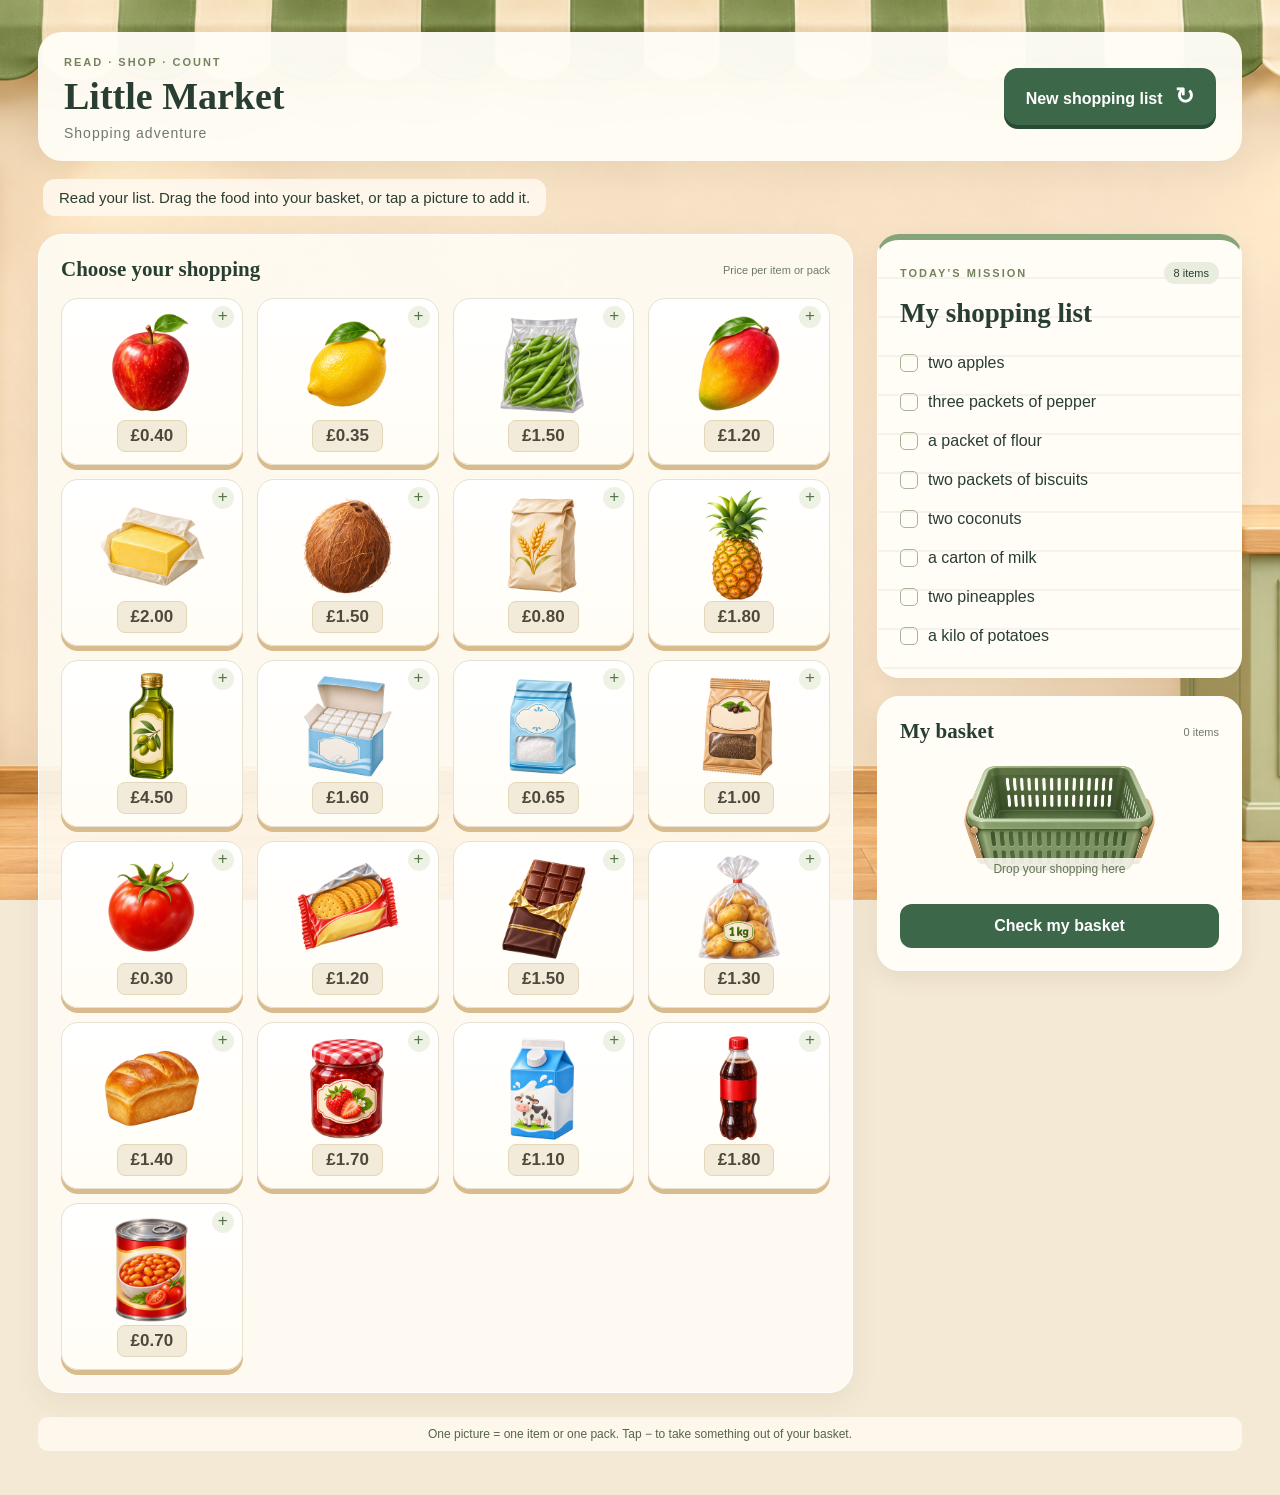
==== index.html @ d88292f2 "Add files via upload" ====
<!doctype html>
<html lang="en">
<head><meta charset="utf-8"><meta name="viewport" content="width=device-width,initial-scale=1"><title>Little Market • Shopping Game</title><link rel="stylesheet" href="./style.css"></head>
<body>
<div class="app">
<header><div><span class="eyebrow">READ · SHOP · COUNT</span><h1>Little Market<span>Shopping adventure</span></h1></div><button class="new-list" id="new-list">New shopping list <span aria-hidden="true">↻</span></button></header>
<p class="instructions">Read your list. Drag the food into your basket, or tap a picture to add it.</p>
<main>
<section class="shop" aria-label="Shop shelves"><div class="section-heading"><h2>Choose your shopping</h2><span>Price per item or pack</span></div><div id="shelves" class="shelves"></div></section>
<aside>
<section class="list-card"><div class="list-top"><span class="eyebrow">TODAY’S MISSION</span><span class="list-count">8 items</span></div><h2>My shopping list</h2><ol id="shopping-list"></ol></section>
<section class="basket-card" id="basket-zone" aria-label="Shopping basket drop area"><div class="section-heading"><h2>My basket</h2><span id="basket-count">0 items</span></div><div class="basket-picture"><img src="./images/basket.png" alt="Empty shopping basket"><span id="drop-label">Drop your shopping here</span></div><div id="basket-items" class="basket-items"></div><button id="check-basket" class="primary">Check my basket</button><p id="basket-feedback" class="feedback" role="status" aria-live="polite"></p></section>
<section id="checkout" class="checkout" hidden><span class="eyebrow">TIME TO COUNT</span><h2>How much is your shopping?</h2><p>Use the prices on the shelves. Remember the quantities!</p><form id="total-form"><label for="total">Total cost</label><div class="total-row"><span>£</span><input id="total" inputmode="decimal" autocomplete="off" placeholder="0.00" aria-describedby="total-hint" required><button class="primary" type="submit">Check</button></div><small id="total-hint">Write pounds and pence, e.g. 12.50</small></form><p id="total-feedback" class="feedback" role="status" aria-live="polite"></p></section>
</aside>
</main><footer>One picture = one item or one pack. Tap − to take something out of your basket.</footer>
</div><script src="./script.js"></script>
</body></html>
---- style.css ----
:root{--ink:#293e32;--green:#3c6749;--light:#edf2e5;--paper:#fffdf6;--muted:#6e796c;--gold:#e9bc62}*{box-sizing:border-box}body{margin:0;color:var(--ink);font-family:'Trebuchet MS',Arial,sans-serif;background:#f4e9d4 url('./images/shop-background.png') center top/cover fixed no-repeat}button,input{font:inherit}button{cursor:pointer;touch-action:manipulation}button:focus-visible,input:focus-visible{outline:3px solid #e3a530;outline-offset:4px}button{border:0}button:disabled{cursor:default;opacity:.65}.app{max-width:1480px;margin:auto;padding:32px 38px 20px}header{display:flex;align-items:center;justify-content:space-between;gap:20px;padding:20px 26px;background:rgba(255,253,246,.96);border-radius:24px;box-shadow:0 8px 30px #59432b12}.eyebrow{font-size:11px;letter-spacing:2px;font-weight:bold;color:#75825d}h1{font-family:Georgia,serif;font-size:38px;margin:7px 0 0;line-height:1}h1 span{display:block;font:14px 'Trebuchet MS',sans-serif;letter-spacing:1px;color:var(--muted);margin-top:10px}.new-list{background:var(--green);color:white;padding:15px 22px;border-radius:14px;font-weight:bold;box-shadow:0 4px 0 #294a34}.new-list span{font-size:23px;margin-left:8px}.new-list:hover,.primary:hover{background:#2c5137}.instructions{font-size:15px;margin:18px 5px;padding:10px 16px;background:#fffaf0dc;border-radius:12px;width:fit-content}main{display:grid;grid-template-columns:minmax(0,1fr) 365px;gap:24px;align-items:start}.shop{background:#fffdf5df;padding:22px;border:1px solid #fff;border-radius:24px;box-shadow:0 8px 30px #59432b12}.section-heading{display:flex;justify-content:space-between;align-items:center;gap:10px;margin-bottom:16px}.section-heading h2{font-family:Georgia,serif;font-size:21px;margin:0}.section-heading>span{font-size:11px;color:var(--muted);text-align:right}.shelves{display:grid;grid-template-columns:repeat(4,minmax(0,1fr));gap:14px}.product{position:relative;background:linear-gradient(#fff,#fffdf5);border:1px solid #e5e2d3;border-radius:17px;padding:9px 8px 12px;box-shadow:0 5px 0 #d8bc8d;min-width:0;touch-action:pan-y;user-select:none;-webkit-user-select:none;transition:transform .15s,border-color .15s}.product:hover{border-color:#8ca479;transform:translateY(-3px)}.product img{display:block;width:100%;height:112px;object-fit:contain;pointer-events:none;-webkit-user-drag:none}.price{display:inline-block;background:#f2ebd9;border:1px solid #e4d6b8;padding:5px 13px;border-radius:8px;color:#4c493c;font-weight:bold;font-size:17px}.add-mark{position:absolute;right:8px;top:7px;width:22px;height:22px;border-radius:50%;background:#edf2e5;color:#55764a;font-size:17px}.product.added{animation:pop .3s}@keyframes pop{50%{transform:scale(.93);background:#e2edda}}aside{display:flex;flex-direction:column;gap:18px}.list-card,.basket-card,.checkout{background:var(--paper);border-radius:22px;padding:22px;box-shadow:0 7px 22px #5a462b18;border:1px solid #fff}.list-card{background:repeating-linear-gradient(#fffdf6 0 37px,#ece9dd 38px,#fffdf6 39px);border-top:6px solid #85a479}.list-top{display:flex;align-items:center;justify-content:space-between}.list-count{font-size:11px;border-radius:20px;background:#e8eddd;padding:5px 10px}.list-card h2{font-family:Georgia,serif;font-size:27px;margin:14px 0 14px}.list-card ol{list-style:none;padding:0;margin:0}.list-card li{display:flex;align-items:center;gap:10px;min-height:39px;font-size:16px}.tick{flex:0 0 18px;height:18px;border:1.5px solid #a8b49a;border-radius:5px;display:grid;place-items:center;font-size:13px}.list-card li.correct .tick{background:#52774d;color:white;border-color:#52774d}.list-card li.wrong .tick{border-color:#bf794d;background:#fff0dc;color:#92502b}.basket-card{transition:background .15s,box-shadow .15s}.basket-card.drag-over{background:#e6efd9;box-shadow:0 0 0 4px #8bad6e}.basket-picture{height:130px;position:relative;margin-top:-10px}.basket-picture img{width:100%;height:100%;object-fit:contain}.basket-picture span{position:absolute;bottom:0;left:0;right:0;text-align:center;font-size:12px;color:#617453;background:#fffdf6d9;padding:4px}.basket-items{display:grid;grid-template-columns:repeat(4,1fr);gap:8px;margin:12px 0}.basket-item{background:#f0f2e8;border-radius:12px;text-align:center;padding:5px 2px}.basket-item img{width:100%;height:48px;object-fit:contain;display:block}.quantity{display:flex;align-items:center;justify-content:center;gap:6px;font-size:13px}.quantity button{width:24px;height:24px;border-radius:50%;background:#fff;color:var(--green);font-weight:bold}.primary{background:var(--green);color:#fff;border-radius:12px;padding:13px 17px;font-weight:bold}#check-basket{width:100%}.feedback{font-size:14px;line-height:1.5;margin:12px 0 0}.feedback:empty{display:none}.feedback.error{color:#94522d}.feedback.success{color:#356b40}.checkout{border:2px solid #a6bb88}.checkout h2{font-family:Georgia,serif;font-size:23px;margin:10px 0}.checkout p{font-size:14px;line-height:1.5}.checkout label{display:block;font-size:13px;font-weight:bold;margin:12px 0 7px}.total-row{display:flex;align-items:center;gap:8px}.total-row>span{font-size:25px}.total-row input{width:0;min-width:0;flex:1;border:1px solid #b6bea7;background:white;padding:12px;border-radius:10px;font-size:20px}.checkout small{display:block;font-size:11px;color:var(--muted);margin-top:8px}footer{text-align:center;font-size:12px;color:#55654b;margin:24px 0;background:#fffaf0db;border-radius:10px;padding:10px}.drag-ghost{position:fixed;width:90px;height:90px;object-fit:contain;pointer-events:none;z-index:1000;filter:drop-shadow(0 8px 10px #0003);transform:translate(-50%,-50%)}[hidden]{display:none!important}@media(min-width:1350px){.shelves{grid-template-columns:repeat(5,minmax(0,1fr))}.product img{height:120px}}@media(max-width:1000px){.app{padding:20px}.shelves{grid-template-columns:repeat(3,minmax(0,1fr))}main{grid-template-columns:minmax(0,1fr) 320px;gap:16px}.shop{padding:15px}.product img{height:95px}.section-heading{flex-wrap:wrap}}@media(max-width:700px){.app{padding:12px}header{padding:18px;gap:10px}h1{font-size:29px}h1 span{font-size:11px}.new-list{padding:12px;font-size:12px}.new-list span{display:none}.instructions{font-size:13px;margin:12px 0}main{grid-template-columns:1fr}aside{display:contents}.list-card{grid-row:1;padding:17px}.list-card ol{display:grid;grid-template-columns:1fr 1fr;gap:0 12px}.list-card li{font-size:14px;line-height:1.35}.list-card h2{font-size:24px}.shop{grid-row:2}.basket-card{grid-row:3}.checkout{grid-row:4}.shelves{grid-template-columns:repeat(3,minmax(0,1fr));gap:12px}.product img{height:90px}.price{font-size:15px}.basket-items{grid-template-columns:repeat(5,1fr)}.basket-picture{height:145px}.list-top .eyebrow{font-size:10px}}@media(prefers-reduced-motion:reduce){*{transition:none!important;animation:none!important}}
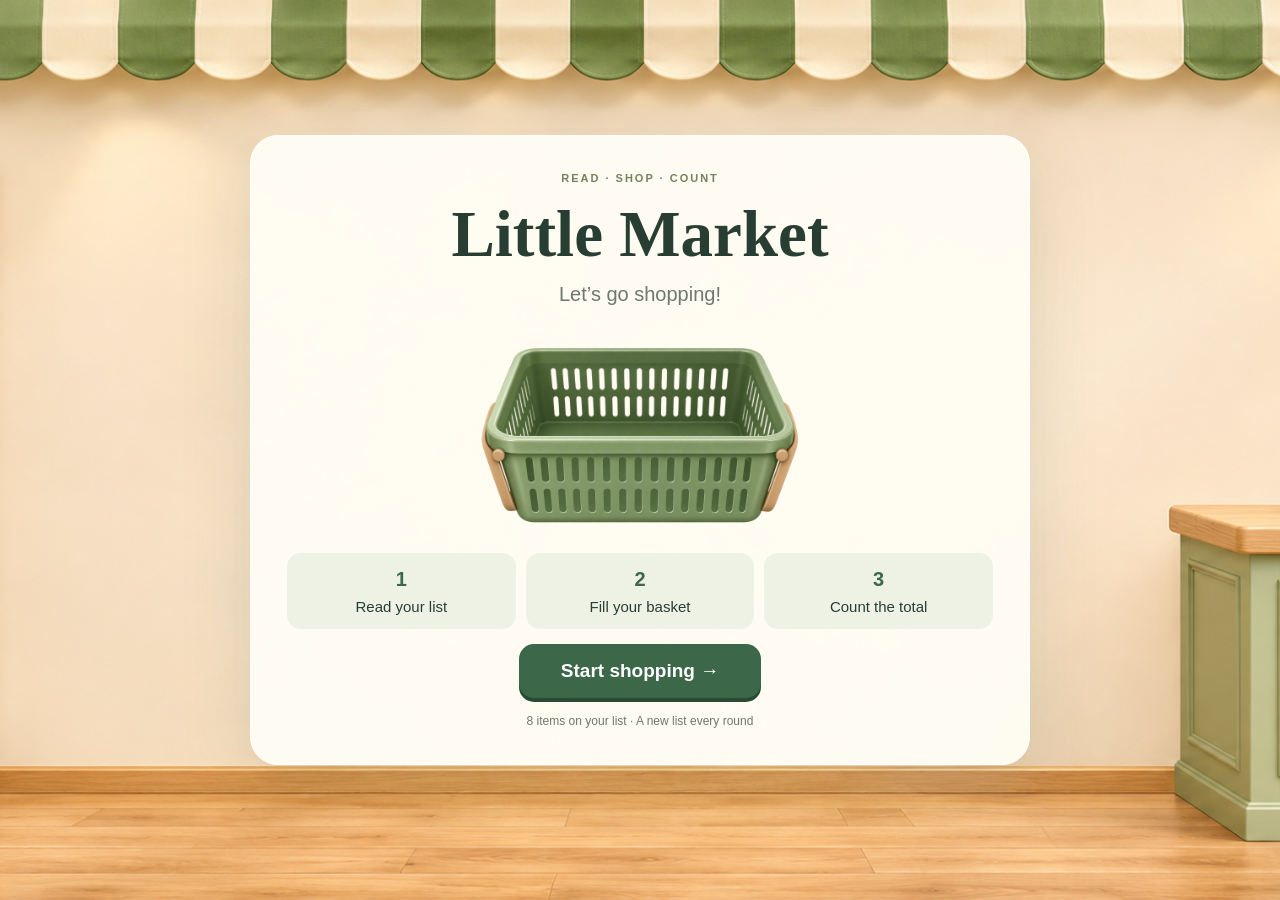
==== commit 94a0cb96: "Add files via upload" ====
--- a/index.html
+++ b/index.html
@@ -1,8 +1,66 @@
 <!doctype html>
 <html lang="en">
-<head><meta charset="utf-8"><meta name="viewport" content="width=device-width,initial-scale=1"><title>Little Market • Shopping Game</title><link rel="stylesheet" href="./style.css"></head>
-<body>
-<div class="app">
+<head><meta charset="utf-8"><meta name="viewport" content="width=device-width,initial-scale=1"><title>Little Market • Shopping Game</title><link rel="stylesheet" href="./style.css"><style>
+body.welcome-open{overflow:hidden;height:100vh;height:100dvh}
+.welcome{position:fixed;inset:0;height:100vh;height:100dvh;display:grid;place-items:center;padding:clamp(12px,3vh,32px);background:#f4e9d4 url('./images/shop-background.png') center/cover no-repeat;z-index:2000;overflow:hidden}
+.welcome-panel{width:min(780px,100%);max-height:100%;text-align:center;background:#fffdf5f2;border:1px solid #fff;border-radius:28px;padding:clamp(18px,4vh,42px);box-shadow:0 18px 70px #344a3026;display:flex;flex-direction:column;align-items:center;gap:clamp(8px,1.7vh,18px)}
+.welcome h1{font: bold clamp(32px,7vw,65px)/1.05 Georgia,serif;margin:0;color:#293e32}.welcome .welcome-subtitle{margin:0;font-size:clamp(14px,2.3vw,20px);color:#6e796c}.welcome-art{height:clamp(75px,24vh,230px);height:clamp(75px,24dvh,230px);width:min(420px,85%);position:relative;flex-shrink:1;min-height:45px}.welcome-art img{height:100%;width:100%;object-fit:contain}.welcome-steps{display:flex;gap:10px;justify-content:center;width:100%;margin:0;padding:0;list-style:none}.welcome-steps li{flex:1;padding:12px 8px;border-radius:14px;background:#edf2e5;font-size:clamp(12px,1.7vw,15px);line-height:1.4}.welcome-steps b{display:block;font-size:20px;color:#3c6749;margin-bottom:3px}.welcome-start{padding:16px 42px;font-size:19px;border-radius:15px;background:#3c6749;color:white;font-weight:bold;box-shadow:0 4px 0 #294a34}.welcome-start:hover{background:#2c5137}.welcome-note{margin:0;color:#6e796c;font-size:12px}
+@media(max-height:620px){.welcome-panel{gap:8px;padding:16px}.welcome-art{height:15dvh}.welcome h1{font-size:34px}.welcome-steps li{padding:7px}.welcome-steps b{font-size:16px}.welcome-start{padding:12px 32px}.welcome-note{display:none}}
+@media(max-height:420px){.welcome-art{display:none}.welcome-panel{gap:6px}.welcome h1{font-size:28px}.welcome-steps b{display:inline;margin-right:5px}.welcome .eyebrow{display:none}.welcome-steps li{font-size:12px}}
+
+/* Fit the complete game board to the available viewport, without clipping. */
+html,body{width:100%;height:100%;margin:0;overflow:hidden}
+#game-app{position:fixed;left:0;top:0;width:1280px;height:800px;max-width:none;margin:0;padding:14px;transform-origin:top left;display:flex;flex-direction:column;gap:8px}
+#game-app header{height:64px;min-height:64px;padding:10px 20px;border-radius:17px}
+#game-app header .eyebrow,#game-app h1 span{display:none}
+#game-app h1{font-size:30px;margin:0}
+#game-app .new-list{padding:10px 18px;font-size:14px}
+#game-app .instructions{margin:0;padding:7px 14px;font-size:13px;height:30px;min-height:30px}
+#game-app main{display:grid;grid-template-columns:790px 450px;gap:12px;flex:1;min-height:0;align-items:stretch}
+#game-app .shop{grid-row:auto;padding:15px;display:flex;flex-direction:column;min-height:0;border-radius:19px}
+#game-app .section-heading{flex-wrap:nowrap;margin-bottom:8px;min-height:24px}
+#game-app .section-heading h2{font-size:20px}
+#game-app .shelves{flex:1;min-height:0;grid-template-columns:repeat(5,minmax(0,1fr));grid-template-rows:repeat(5,minmax(0,1fr));gap:10px}
+#game-app .product{padding:5px;display:flex;flex-direction:column;align-items:center;justify-content:center;min-height:0;border-radius:12px;box-shadow:0 3px 0 #d8bc8d}
+#game-app .product img{height:0;flex:1;min-height:0;width:100%;object-fit:contain}
+#game-app .price{font-size:15px;padding:3px 12px;margin-top:3px}
+#game-app aside{display:grid;grid-template-rows:220px 278px 1fr;gap:8px;min-height:0}
+#game-app .list-card,#game-app .basket-card,#game-app .checkout{grid-row:auto;padding:12px 15px;border-radius:16px;min-height:0}
+#game-app .list-card h2{font-size:22px;margin:6px 0}
+#game-app .list-card ol{display:grid;grid-template-columns:1fr 1fr;gap:2px 12px}
+#game-app .list-card li{font-size:14px;min-height:34px;line-height:1.2;gap:6px}
+#game-app .tick{flex-basis:16px;height:16px}
+#game-app .list-top .eyebrow{font-size:10px}
+#game-app .basket-card{display:flex;flex-direction:column;position:relative}
+#game-app .basket-picture{position:absolute;top:3px;right:105px;width:70px;height:44px;margin:0;pointer-events:none}
+#game-app #drop-label{display:none}
+#game-app .basket-items{grid-template-columns:repeat(7,minmax(0,1fr));grid-template-rows:repeat(3,48px);gap:4px;margin:2px 0 7px;flex:1;min-height:0}
+#game-app .basket-item{padding:1px;border-radius:7px}
+#game-app .basket-item img{height:27px}
+#game-app .quantity{gap:3px;font-size:11px;height:19px}
+#game-app .quantity button{width:20px;height:19px;font-size:14px;padding:0}
+#game-app #check-basket{padding:8px;font-size:13px}
+#game-app .feedback{font-size:12px;line-height:1.2;margin:5px 0 0}
+#game-app .checkout{border-width:1px}
+#game-app .checkout>.eyebrow,#game-app .checkout>p:not(.feedback),#game-app #total-form>label,#game-app #total-hint{display:none}
+#game-app .checkout h2{font-size:19px;margin:0 0 7px}
+#game-app .total-row input{padding:7px 10px;font-size:18px}
+#game-app .total-row .primary{padding:9px 18px}
+#game-app footer{margin:0;padding:4px;font-size:11px;height:21px;min-height:21px}
+
+</style></head>
+<body class="welcome-open">
+<section id="welcome" class="welcome" aria-labelledby="welcome-title">
+<div class="welcome-panel">
+<span class="eyebrow">READ · SHOP · COUNT</span>
+<h1 id="welcome-title">Little Market</h1>
+<p class="welcome-subtitle">Let’s go shopping!</p>
+<div class="welcome-art"><img src="./images/basket.png" alt="Shopping basket"></div>
+<ol class="welcome-steps"><li><b>1</b>Read your list</li><li><b>2</b>Fill your basket</li><li><b>3</b>Count the total</li></ol>
+<button id="start-game" class="welcome-start" type="button">Start shopping →</button>
+<p class="welcome-note">8 items on your list · A new list every round</p>
+</div></section>
+<div class="app" id="game-app" hidden>
 <header><div><span class="eyebrow">READ · SHOP · COUNT</span><h1>Little Market<span>Shopping adventure</span></h1></div><button class="new-list" id="new-list">New shopping list <span aria-hidden="true">↻</span></button></header>
 <p class="instructions">Read your list. Drag the food into your basket, or tap a picture to add it.</p>
 <main>
@@ -14,4 +72,28 @@
 </aside>
 </main><footer>One picture = one item or one pack. Tap − to take something out of your basket.</footer>
 </div><script src="./script.js"></script>
+<script>
+function fitGameBoard(){
+ const board=document.getElementById('game-app');
+ const viewport=window.visualViewport;
+ const w=viewport?viewport.width:window.innerWidth;
+ const h=viewport?viewport.height:window.innerHeight;
+ const scale=Math.min(w/1280,h/800);
+ board.style.transform='scale('+scale+')';
+ board.style.left=((w-1280*scale)/2)+'px';
+ board.style.top=((h-800*scale)/2)+'px';
+}
+window.addEventListener('resize',fitGameBoard);
+if(window.visualViewport)window.visualViewport.addEventListener('resize',fitGameBoard);
+fitGameBoard();
+document.getElementById('start-game').addEventListener('click',function(){
+ document.getElementById('welcome').hidden=true;
+ document.getElementById('game-app').hidden=false;
+ document.body.classList.remove('welcome-open');
+ fitGameBoard();
+ window.scrollTo(0,0);
+ const title=document.querySelector('#game-app h1');
+ title.setAttribute('tabindex','-1');title.focus({preventScroll:true});
+});
+</script>
 </body></html>
